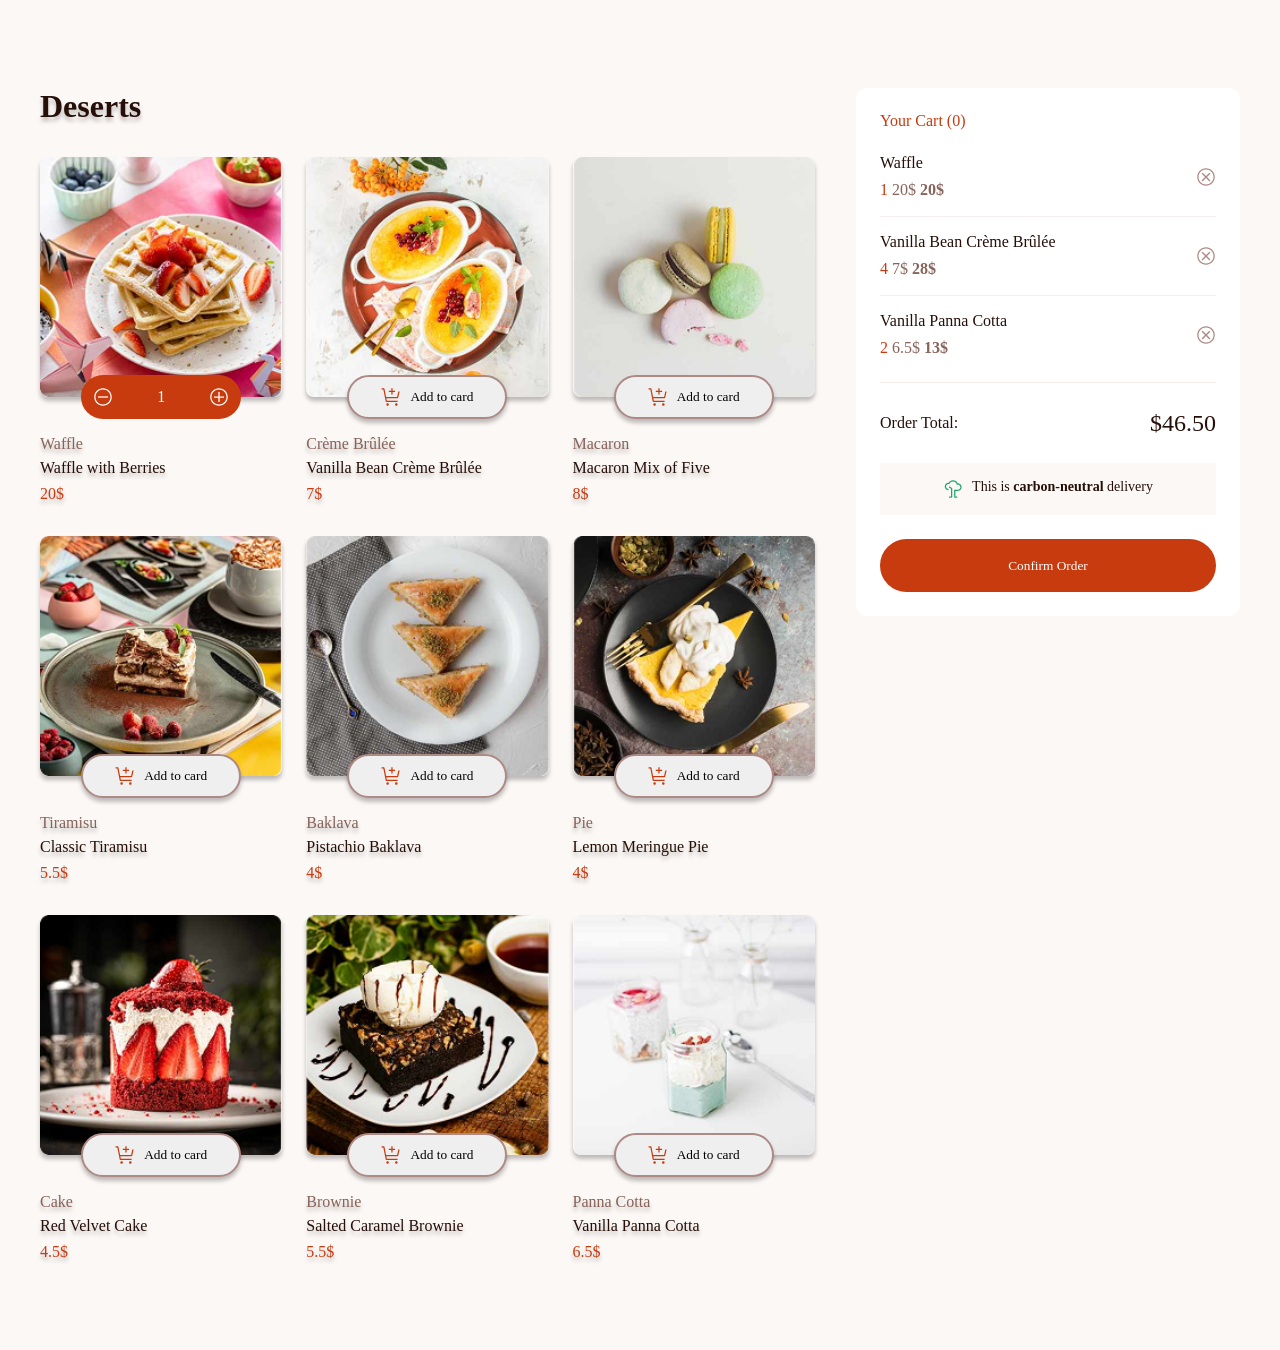
==== index.html @ 5864ab67 "first layout" ====
<!DOCTYPE html>
<html lang="en">
<head>
    <meta charset="UTF-8">
    <meta name="viewport" content="width=device-width, initial-scale=1.0">
    <link rel="stylesheet" href="style.css">
    <link rel="stylesheet" href="/shared/fonts.css">
    <link rel="stylesheet" href="index.css">
    <link rel="stylesheet" href="productList.css">
    <link rel="stylesheet" href="cart.css">
    <link rel="stylesheet" href="shared/shared.css">
    <link rel="stylesheet" href="orderConfirmationModal.css">
    <link rel="stylesheet" href="shared/orderTable.css">
    <title>Document</title>
</head>
<body>
    

    <div class="container">
        <main class="product-list">
            <h1 class="product-list__title">Deserts</h1>
            <div class="product-list__row">
                <div class="product-card">
                    <div class="product-card__wrapper">
                        <img src="imgs/itemImage.png" alt="image" class="product-card__img">
                        <div class="product-card__add-button-wrapper">
                            <div class="add-button-active">
                                <button class="add-button-active__decrease-button"></button>
                                1
                                <button class="add-button-active__increase-button"></button>
                            </div>
                        </div>
                    </div>
                    <section class="product-card__info">
                        <span class="product-card__info-name">Waffle</span>
                        <span class="product-card__info-description">Waffle with Berries</span>
                        <span class="product-card__info-price">20$</span>
                    </section>
                </div>
                <div class="product-card">
                    <div class="product-card__wrapper">
                        <img src="imgs/itemImage1.png" alt="image" class="product-card__img">
                        <div class="product-card__add-button-wrapper">
                            <button class="add-button">
                                <img src="icons/carbon_shopping-cart-plus.svg" alt="plus" />
                                Add to card
                            </button>
                        </div>
                    </div>
                    <section class="product-card__info">
                        <span class="product-card__info-name">Crème Brûlée</span>
                        <span class="product-card__info-description">Vanilla Bean Crème Brûlée</span>
                        <span class="product-card__info-price">7$</span>
                    </section>
                </div>
                <div class="product-card">
                    <div class="product-card__wrapper">
                        <img src="imgs/itemImage2.png" alt="image" class="product-card__img">
                        <div class="product-card__add-button-wrapper">
                            <button class="add-button">
                                <img src="icons/carbon_shopping-cart-plus.svg" alt="plus" />
                                Add to card
                            </button>
                        </div>
                    </div>
                    <section class="product-card__info">
                        <span class="product-card__info-name">Macaron</span>
                        <span class="product-card__info-description">Macaron Mix of Five</span>
                        <span class="product-card__info-price">8$</span>
                    </section>
                </div>
            </div>
            <div class="product-list__row">
                <div class="product-card">
                    <div class="product-card__wrapper">
                        <img src="imgs/itemImage3.png" alt="image" class="product-card__img">
                        <div class="product-card__add-button-wrapper">
                            <button class="add-button">
                                <img src="icons/carbon_shopping-cart-plus.svg" alt="plus" />
                                Add to card
                            </button>
                        </div>
                    </div>
                    <section class="product-card__info">
                        <span class="product-card__info-name">Tiramisu</span>
                        <span class="product-card__info-description">Classic Tiramisu</span>
                        <span class="product-card__info-price">5.5$</span>
                    </section>
                </div>
                <div class="product-card">
                    <div class="product-card__wrapper">
                        <img src="imgs/itemImage4.png" alt="image" class="product-card__img">
                        <div class="product-card__add-button-wrapper">
                            <button class="add-button">
                                <img src="icons/carbon_shopping-cart-plus.svg" alt="plus" />
                                Add to card
                            </button>
                        </div>
                    </div>
                    <section class="product-card__info">
                        <span class="product-card__info-name">Baklava</span>
                        <span class="product-card__info-description">Pistachio Baklava</span>
                        <span class="product-card__info-price">4$</span>
                    </section>
                </div>
                <div class="product-card">
                    <div class="product-card__wrapper">
                        <img src="imgs/itemImage5.png" alt="image" class="product-card__img">
                        <div class="product-card__add-button-wrapper">
                            <button class="add-button">
                                <img src="icons/carbon_shopping-cart-plus.svg" alt="plus" />
                                Add to card
                            </button>
                        </div>
                    </div>
                    <section class="product-card__info">
                        <span class="product-card__info-name">Pie</span>
                        <span class="product-card__info-description">Lemon Meringue Pie</span>
                        <span class="product-card__info-price">4$</span>
                    </section>
                </div>
            </div>
            <div class="product-list__row">
                <div class="product-card">
                    <div class="product-card__wrapper">
                        <img src="imgs/itemImage6.png" alt="image" class="product-card__img">
                        <div class="product-card__add-button-wrapper">
                            <button class="add-button">
                                <img src="icons/carbon_shopping-cart-plus.svg" alt="plus" />
                                Add to card
                            </button>
                        </div>
                    </div>
                    <section class="product-card__info">
                        <span class="product-card__info-name">Cake</span>
                        <span class="product-card__info-description">Red Velvet Cake</span>
                        <span class="product-card__info-price">4.5$</span>
                    </section>
                </div>
                <div class="product-card">
                    <div class="product-card__wrapper">
                        <img src="imgs/itemImage7.png" alt="image" class="product-card__img">
                        <div class="product-card__add-button-wrapper">
                            <button class="add-button">
                                <img src="icons/carbon_shopping-cart-plus.svg" alt="plus" />
                                Add to card
                            </button>
                        </div>
                    </div>
                    <section class="product-card__info">
                        <span class="product-card__info-name">Brownie</span>
                        <span class="product-card__info-description">Salted Caramel Brownie</span>
                        <span class="product-card__info-price">5.5$</span>
                    </section>
                </div>
                <div class="product-card">
                    <div class="product-card__wrapper">
                        <img src="imgs/itemImage8.png" alt="image" class="product-card__img">
                        <div class="product-card__add-button-wrapper">
                            <button class="add-button">
                                <img src="icons/carbon_shopping-cart-plus.svg" alt="plus" />
                                Add to card
                            </button>
                        </div>
                    </div>
                    <section class="product-card__info">
                        <span class="product-card__info-name">Panna Cotta</span>
                        <span class="product-card__info-description">Vanilla Panna Cotta</span>
                        <span class="product-card__info-price">6.5$</span>
                    </section>
                </div>
            </div>                
        </main>
        
        <section class="cart">
            <span class="cart__title">Your Cart (0)</span>
            <section class="order-list">
                <div class="order-list__row">
                    <div class="order-list__information-wrapper">
                        <span class="order-list__name">Waffle</span>
                        <div class="order-list__price-wrapper">
                            <span class="order-list__item-counter">1</span>
                            <span class="order-list__item-price">20$</span>
                            <span class="order-list__item-total-price">20$</span>
                        </div>
                    </div>
                    <button class="order-list__delete-button"></button>
                </div>
                <img src="icons/separator.png" alt="separator" class="separator"/>
                <div class="order-list__row">
                    <div class="order-list__information-wrapper">
                        <span class="order-list__name">Vanilla Bean Crème Brûlée</span>
                        <div class="order-list__price-wrapper">
                            <span class="order-list__item-counter">4</span>
                            <span class="order-list__item-price">7$</span>
                            <span class="order-list__item-total-price">28$</span>
                        </div>
                    </div>
                    <button class="order-list__delete-button"></button>
                </div>
                <img src="icons/separator.png" alt="separator" class="separator"/>
                <div class="order-list__row">
                    <div class="order-list__information-wrapper">
                        <span class="order-list__name">Vanilla Panna Cotta</span>
                        <div class="order-list__price-wrapper">
                            <span class="order-list__item-counter">2</span>
                            <span class="order-list__item-price">6.5$</span>
                            <span class="order-list__item-total-price">13$</span>
                        </div>
                    </div>
                    <button class="order-list__delete-button"></button>
                </div>
            </section>
            <img src="icons/separator.png" alt="separator" class="separator"/>
            <section class="order-total">
                <span>Order Total:</span>
                <span class="order-total-price">$46.50</span>
            </section>
            <section class="cart__carbon-info">
                <img src="icons/carbon_tree.svg" alt="carbon"/>
                <span class="cart__carbon-info-text">This is <b>carbon-neutral</b> delivery</span>
            </section>
            <button class="button-primary">Confirm Order</button>
        </section>
    </div>
</body>
</html>
---- shared/fonts.css ----
@font-face {
    font-family: text-preset-1;
    src: url(fonts/RedHatDisplay-Bold.ttf);
    font-size: 40px;
    line-height: 120%;
    letter-spacing: 0px;
}

@font-face {
    font-family: text-preset-2;
    src: url(fonts/RedHatDisplay-Bold.ttf);
    font-size: 24px;
    line-height: 125%;
    letter-spacing: 0px;
}

@font-face {
    font-family: text-preset-3;
    src: url(fonts/RedHatDisplay-SemiBold.ttf);
    font-size: 16px;
    line-height: 150%;
    letter-spacing: 0px;
}

@font-face {
    font-family: text-preset-4;
    src: url(fonts/RedHatDisplay-Regular.ttf);
    font-size: 14px;
    line-height: 150%;
    letter-spacing: 0px;
}

@font-face {
    font-family: text-preset-5;
    src: url(fonts/RedHatDisplay-SemiBold.ttf);
    font-size: 14px;
    line-height: 150%;
    letter-spacing: 0px;
}
---- index.css ----
@import url(/shared/style.css);


.container {
    width: 100%;
    padding: 88px 40px;

    display: flex;
    justify-content: space-between;

    background-color: var(--color-rose-50);
}

@media(max-width: 768px) {
    .container {
        padding: 40px 40px;
        flex-direction: column;
        align-items: stretch;
        gap: 32px;
    }
}

@media(max-width: 375px) {
    .container {
        padding: 24px 24px;
    }
}
---- productList.css ----
@import url(/shared/fonts.css);
@import url(/shared/style.css);

.product-list {
    max-width: 800px;
    height: 100%;

    display: flex;
    flex-direction: column;
    justify-content: space-between;
    gap: 32px;
}

@media(max-width: 768px) {
    .product-list {
        max-width: 688px;
    }
}

@media(max-width: 375px) {
    .product-list {
        width: 100%;
    }
}

.product-list__title {
    font-family: text-preset-1;
    color: var(--color-rose-900);
    text-shadow: var(--main-shadow);
}

.product-list__row {
    width: 100%;
    height: 347px;
    display: flex;
    gap: 24px;
}

@media(max-width: 375px) {
    .product-list__row {
        height: 100%;
        flex-direction: column;
    }
}

.product-card {
    width: 33.333%;
    height: 347px;

    display: flex;
    flex-direction: column;
    justify-content: space-between;
}

@media(max-width: 375px) {
    .product-card {
        width: 100%;
    }
}

.product-card__wrapper {
    width: 100%;
    height: 262px;
    position: relative;

    display: flex;
}

.product-card__img {
    width: 100%;
    height: 240px;
    border-radius: var(--radius-8);
    box-shadow: var(--main-shadow);
    object-fit: cover;
}

.product-card__add-button-wrapper {
    width: 100%;
    position: absolute;
    top: 218px;
    display: flex;
    justify-content: center;
}

.product-card__info {
    height: 69px;
    display: flex;
    flex-direction: column;
    justify-content: space-between;
}

.product-card__info-name {
    height: 19px;
    font-family: text-preset-4;
    text-shadow: var(--main-shadow);
    color: var(--color-rose-500);
}

.product-card__info-description {
    height: 21px;
    font-family: text-preset-3;
    text-shadow: var(--main-shadow);
    color: var(--color-rose-900);
}

.product-card__info-price {
    height: 19px;
    font-family: text-preset-3;
    color: var(--color-red);
    text-shadow: var(--main-shadow);
}
---- cart.css ----
@import url(/shared/fonts.css);
@import url(/shared/style.css);

.cart {
    height: 100%;
    max-width: 384px;
    padding: 24px 24px;
    border-radius: var(--radius-12);
    
    display: flex;
    flex-direction: column;
    justify-content: space-between;
    align-items: center;
    gap: 24px;
    background-color: var(--color-white);
}

@media(max-width: 768px) {
    .cart {
        max-width: 688px;
    }
}

.cart__title {
    width: 100%;
    display: block;
    font-family: text-preset-4;
    color: var(--color-red);
}

.cart__description {
    width: 100%;
    display: block;
    font-family: text-preset-4;
}

.cart__img {
    height: 128px;
    width: 128px;
    opacity: 100%;
}



.cart__carbon-info {
    height: 52px;
    width: 100%;
    padding: 16px 16px;
    display: flex;
    justify-content: center;
    align-items: center;
    gap: 8px;
    background-color: var(--color-rose-50);
}

.cart__carbon-info-text {
    height: 20px;
    font-family: text-preset-4;
    font-size: 14px;
    color: var(--color-rose-900);
}
---- shared/shared.css ----
@import url(fonts.css);
@import url(../style.css);

.add-button {
    width: 160px;
    height: 44px;
    border: 2px solid var(--color-rose-400);
    border-radius: var(--radius-999);
    box-shadow: var(--main-shadow);

    display: flex;
    justify-content: center;
    align-items: center;
    gap: 8px;
    z-index: 1;
    
    font-family: text-preset-4;
}

.add-button:hover {
    cursor: pointer;
    border-color: var(--color-red);
    color: var(--color-red)
}

.add-button-active {
    width: 160px;
    height: 44px;
    padding: 12px 12px;
    border-radius: var(--radius-999);

    display: flex;
    justify-content: space-between;
    align-items: center;

    color: white;
    font-family: text-preset-4;
    background-color: var(--color-red);
}

.add-button-active__decrease-button {
    height: 20px;
    width: 20px;
    border: none;
    background-image: url('../icons/decreaseCartDefault.svg');
    background-color: var(--color-red);

}

.add-button-active__decrease-button:hover {
    cursor: pointer;
    background-image: url('../icons/decreaseCartHover.svg');
}

.add-button-active__increase-button {
    height: 20px;
    width: 20px;
    border: none;
    background-image: url('../icons/increaseCartDefault.svg');
    background-color: var(--color-red);
}

.add-button-active__increase-button:hover {
    cursor: pointer;
    background-image: url('../icons/increaseCartHover.svg');
}

.button-primary {
    height: 53px;
    width: 100%;
    border: none;
    border-radius: var(--radius-999);
    font-family: text-preset-3;   
    color: white;
    background-color: var(--color-red);

}

.button-primary:hover {
    cursor: pointer;
    background-color: var(--color-dark-red);
}

.separator {
    width: 100%;
}
---- shared/orderTable.css ----
@import url(fonts.css);
@import url(style.css);

.order-table {
    width: 100%;
    display: flex;
    flex-direction: column;
    justify-content: space-between;
    gap: 24px;
}

.order-table_modal {
    padding: 24px;
    border-radius: var(--radius-8);
    background-color: var(--color-rose-50);
}

.order-list {
    width: 100%;
    display: flex;
    flex-direction: column;
    justify-content: space-between;
    gap: 16px;

}

.order-list__img {
    max-width: 48px;
    max-height: 48px;
    margin-right: 16px;
}

.order-list__row {
    width: 100%;
    display: flex;
    justify-content: space-between;
    align-items: center;
}

.order-list__information-wrapper {
    height: 46px;
    display: flex;
    flex-direction: column;
    justify-content: space-between;
    flex-wrap: wrap;
}

.order-list__name {
    height: 19px;
    font-family: text-preset-4;
    color: var(--color-rose-900)
}

.order-list__price-wrapper {
    height: 19px;
}

.order-list__item-counter {
    font-family: text-preset-4;
    color: var(--color-red);
}

.order-list__item-price {
    font-family: text-preset-4;
    color: var(--color-rose-500);
}

.order-list__item-total-price {
    font-family: text-preset-4;
    color: var(--color-rose-500);
    font-weight: bold;
}

.order-list__item-total-price_modal {
    font-family: text-preset-3;
    color: var(--color-rose-900);
}

.order-list__delete-button {
    height: 20px;
    width:20px;
    border: none;
    background-image: url(../icons/removeItemDefault.svg);
    background-color: transparent;
}

.order-list__delete-button:hover {
    background-image: url(../icons/removeItemHover.svg);
    cursor: pointer;
}

.order-total {
    width: 100%;
    height: 32px;
    display: flex;
    justify-content: space-between;
    align-items: center;
    color: var(--color-rose-900);
    font-family: text-preset-4;
}

.order-total-price {
    font-family: text-preset-2;
    font-size: 24px;
    color: var(--color-rose-900);
}
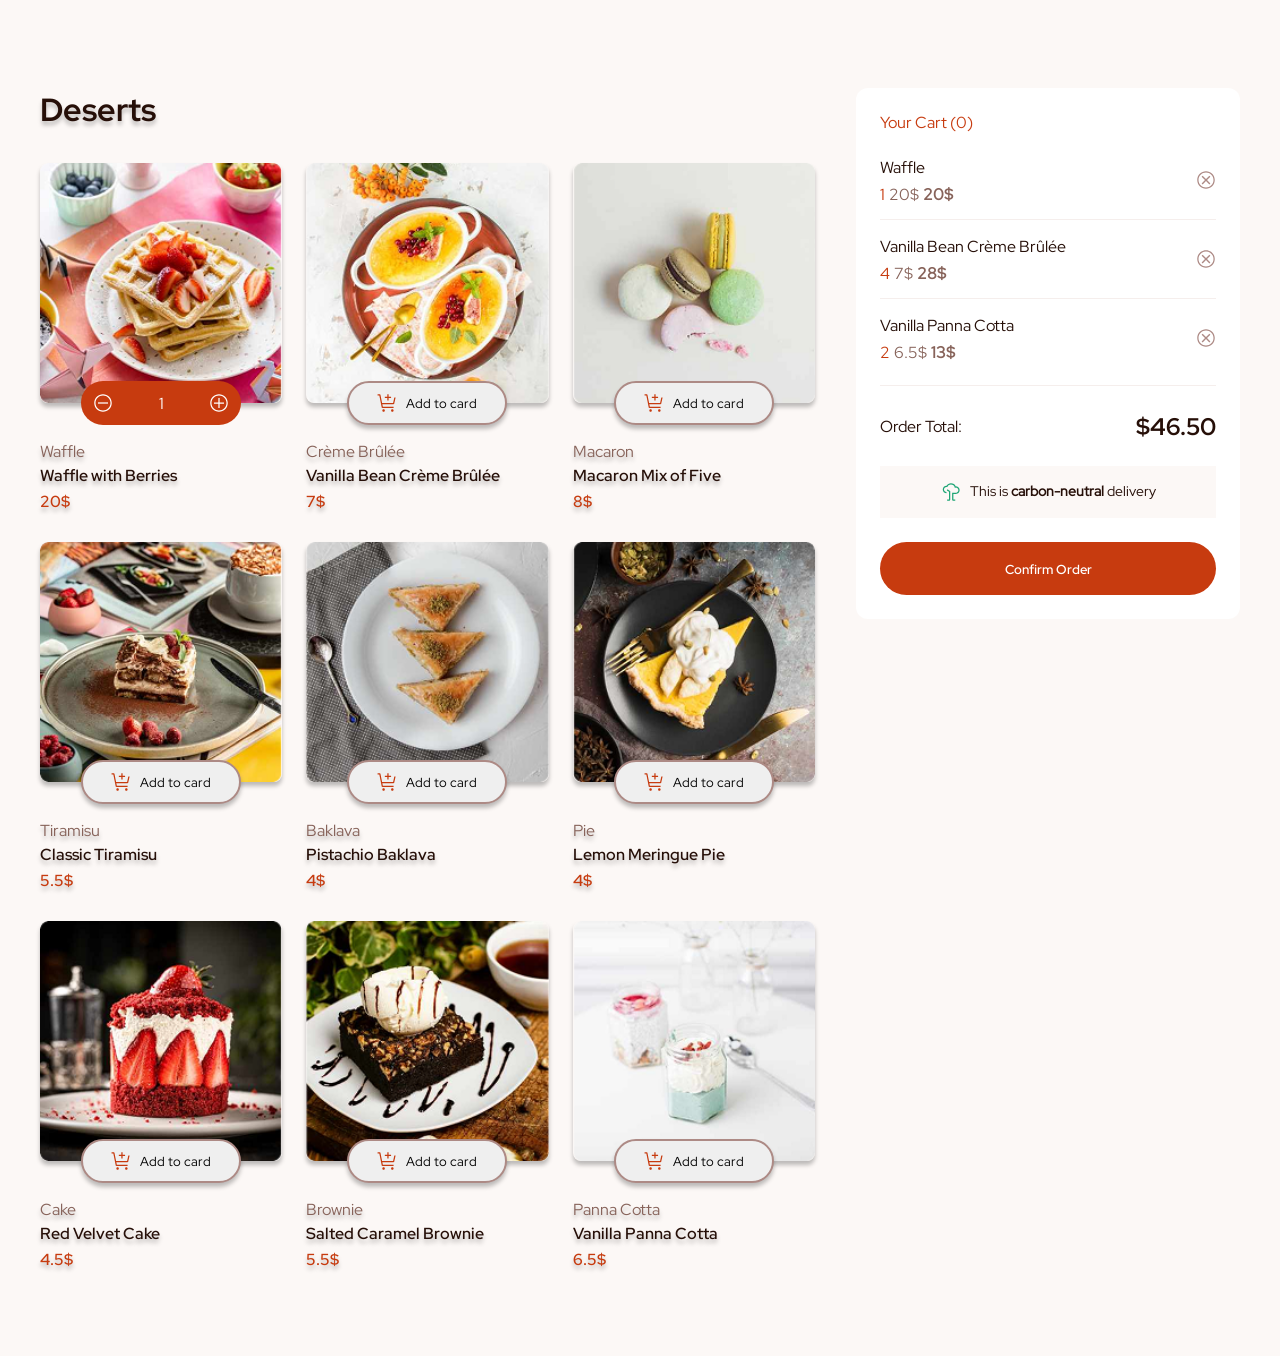
==== commit fec9d6f4: "first refactor" ====
--- a/index.html
+++ b/index.html
@@ -16,10 +16,10 @@
 <body>
     
 
-    <div class="container">
-        <main class="product-list">
+    <main class="container">
+        <ul class="product-list">
             <h1 class="product-list__title">Deserts</h1>
-            <div class="product-list__row">
+            <li class="product-list__row">
                 <div class="product-card">
                     <div class="product-card__wrapper">
                         <img src="imgs/itemImage.png" alt="image" class="product-card__img">
@@ -69,8 +69,8 @@
                         <span class="product-card__info-price">8$</span>
                     </section>
                 </div>
-            </div>
-            <div class="product-list__row">
+            </li>
+            <li class="product-list__row">
                 <div class="product-card">
                     <div class="product-card__wrapper">
                         <img src="imgs/itemImage3.png" alt="image" class="product-card__img">
@@ -119,8 +119,8 @@
                         <span class="product-card__info-price">4$</span>
                     </section>
                 </div>
-            </div>
-            <div class="product-list__row">
+            </li>
+            <li class="product-list__row">
                 <div class="product-card">
                     <div class="product-card__wrapper">
                         <img src="imgs/itemImage6.png" alt="image" class="product-card__img">
@@ -169,48 +169,48 @@
                         <span class="product-card__info-price">6.5$</span>
                     </section>
                 </div>
-            </div>                
-        </main>
+            </li>                
+        </ul>
         
         <section class="cart">
-            <span class="cart__title">Your Cart (0)</span>
-            <section class="order-list">
-                <div class="order-list__row">
-                    <div class="order-list__information-wrapper">
-                        <span class="order-list__name">Waffle</span>
-                        <div class="order-list__price-wrapper">
-                            <span class="order-list__item-counter">1</span>
-                            <span class="order-list__item-price">20$</span>
-                            <span class="order-list__item-total-price">20$</span>
+            <header class="cart__header">Your Cart (0)</header>
+            <ul class="order-list">
+                <li class="order-list__row">
+                    <div class="order-list-item">
+                        <span class="order-list-item__name">Waffle</span>
+                        <div class="order-list-item__price-wrapper">
+                            <span class="order-list-item__counter">1</span>
+                            <span class="order-list-item__price">20$</span>
+                            <span class="order-list-item__total-price">20$</span>
                         </div>
                     </div>
                     <button class="order-list__delete-button"></button>
-                </div>
+                </li>
                 <img src="icons/separator.png" alt="separator" class="separator"/>
-                <div class="order-list__row">
-                    <div class="order-list__information-wrapper">
-                        <span class="order-list__name">Vanilla Bean Crème Brûlée</span>
-                        <div class="order-list__price-wrapper">
-                            <span class="order-list__item-counter">4</span>
-                            <span class="order-list__item-price">7$</span>
-                            <span class="order-list__item-total-price">28$</span>
+                <li class="order-list__row">
+                    <div class="order-list-item">
+                        <span class="order-list-item__name">Vanilla Bean Crème Brûlée</span>
+                        <div class="order-list-item__price-wrapper">
+                            <span class="order-list-item__counter">4</span>
+                            <span class="order-list-item__price">7$</span>
+                            <span class="order-list-item__total-price">28$</span>
                         </div>
                     </div>
                     <button class="order-list__delete-button"></button>
-                </div>
+                </li>
                 <img src="icons/separator.png" alt="separator" class="separator"/>
-                <div class="order-list__row">
-                    <div class="order-list__information-wrapper">
-                        <span class="order-list__name">Vanilla Panna Cotta</span>
-                        <div class="order-list__price-wrapper">
-                            <span class="order-list__item-counter">2</span>
-                            <span class="order-list__item-price">6.5$</span>
-                            <span class="order-list__item-total-price">13$</span>
+                <li class="order-list__row">
+                    <div class="order-list-item">
+                        <span class="order-list-item__name">Vanilla Panna Cotta</span>
+                        <div class="order-list-item__price-wrapper">
+                            <span class="order-list-item__counter">2</span>
+                            <span class="order-list-item__price">6.5$</span>
+                            <span class="order-list-item__total-price">13$</span>
                         </div>
                     </div>
                     <button class="order-list__delete-button"></button>
-                </div>
-            </section>
+                </li>
+            </ul>
             <img src="icons/separator.png" alt="separator" class="separator"/>
             <section class="order-total">
                 <span>Order Total:</span>
@@ -222,6 +222,6 @@
             </section>
             <button class="button-primary">Confirm Order</button>
         </section>
-    </div>
+    </main>
 </body>
 </html>
--- a/shared/fonts.css
+++ b/shared/fonts.css
@@ -1,6 +1,6 @@
 @font-face {
     font-family: text-preset-1;
-    src: url(fonts/RedHatDisplay-Bold.ttf);
+    src: url(../fonts/RedHatDisplay-Bold.ttf);
     font-size: 40px;
     line-height: 120%;
     letter-spacing: 0px;
@@ -8,7 +8,7 @@
 
 @font-face {
     font-family: text-preset-2;
-    src: url(fonts/RedHatDisplay-Bold.ttf);
+    src: url(../fonts/RedHatDisplay-Bold.ttf);
     font-size: 24px;
     line-height: 125%;
     letter-spacing: 0px;
@@ -16,7 +16,7 @@
 
 @font-face {
     font-family: text-preset-3;
-    src: url(fonts/RedHatDisplay-SemiBold.ttf);
+    src: url(../fonts/RedHatDisplay-SemiBold.ttf);
     font-size: 16px;
     line-height: 150%;
     letter-spacing: 0px;
@@ -24,7 +24,7 @@
 
 @font-face {
     font-family: text-preset-4;
-    src: url(fonts/RedHatDisplay-Regular.ttf);
+    src: url(../fonts/RedHatDisplay-Regular.ttf);
     font-size: 14px;
     line-height: 150%;
     letter-spacing: 0px;
@@ -32,7 +32,7 @@
 
 @font-face {
     font-family: text-preset-5;
-    src: url(fonts/RedHatDisplay-SemiBold.ttf);
+    src: url(../fonts/RedHatDisplay-SemiBold.ttf);
     font-size: 14px;
     line-height: 150%;
     letter-spacing: 0px;
--- a/index.css
+++ b/index.css
@@ -2,21 +2,21 @@
 
 
 .container {
+    display: flex;
+    justify-content: space-between;
+
     width: 100%;
     padding: 88px 40px;
-
-    display: flex;
-    justify-content: space-between;
 
     background-color: var(--color-rose-50);
 }
 
 @media(max-width: 768px) {
     .container {
-        padding: 40px 40px;
         flex-direction: column;
         align-items: stretch;
         gap: 32px;
+        padding: 40px 40px;
     }
 }
 
--- a/productList.css
+++ b/productList.css
@@ -2,13 +2,13 @@
 @import url(/shared/style.css);
 
 .product-list {
-    max-width: 800px;
-    height: 100%;
-
     display: flex;
     flex-direction: column;
     justify-content: space-between;
     gap: 32px;
+
+    max-width: 800px;
+    height: 100%;
 }
 
 @media(max-width: 768px) {
@@ -30,10 +30,10 @@
 }
 
 .product-list__row {
+    display: flex;
+    gap: 24px;
     width: 100%;
     height: 347px;
-    display: flex;
-    gap: 24px;
 }
 
 @media(max-width: 375px) {
@@ -44,12 +44,12 @@
 }
 
 .product-card {
-    width: 33.333%;
-    height: 347px;
-
     display: flex;
     flex-direction: column;
     justify-content: space-between;
+
+    width: 33.333%;
+    height: 347px;
 }
 
 @media(max-width: 375px) {
@@ -59,11 +59,11 @@
 }
 
 .product-card__wrapper {
+    display: flex;
+
     width: 100%;
     height: 262px;
     position: relative;
-
-    display: flex;
 }
 
 .product-card__img {
@@ -75,18 +75,19 @@
 }
 
 .product-card__add-button-wrapper {
+    display: flex;
+    justify-content: center;
+
     width: 100%;
     position: absolute;
     top: 218px;
-    display: flex;
-    justify-content: center;
 }
 
 .product-card__info {
-    height: 69px;
     display: flex;
     flex-direction: column;
     justify-content: space-between;
+    height: 69px;
 }
 
 .product-card__info-name {
--- a/cart.css
+++ b/cart.css
@@ -2,16 +2,17 @@
 @import url(/shared/style.css);
 
 .cart {
+    display: flex;
+    flex-direction: column;
+    justify-content: space-between;
+    align-items: center;
+    gap: 24px;
+
     height: 100%;
     max-width: 384px;
     padding: 24px 24px;
     border-radius: var(--radius-12);
     
-    display: flex;
-    flex-direction: column;
-    justify-content: space-between;
-    align-items: center;
-    gap: 24px;
     background-color: var(--color-white);
 }
 
@@ -21,16 +22,16 @@
     }
 }
 
-.cart__title {
+.cart__header {
+    display: block;
     width: 100%;
-    display: block;
     font-family: text-preset-4;
     color: var(--color-red);
 }
 
 .cart__description {
+    display: block;
     width: 100%;
-    display: block;
     font-family: text-preset-4;
 }
 
@@ -43,13 +44,14 @@
 
 
 .cart__carbon-info {
-    height: 52px;
-    width: 100%;
-    padding: 16px 16px;
     display: flex;
     justify-content: center;
     align-items: center;
     gap: 8px;
+    
+    height: 52px;
+    width: 100%;
+    padding: 16px 16px;
     background-color: var(--color-rose-50);
 }
 
--- a/shared/shared.css
+++ b/shared/shared.css
@@ -2,18 +2,17 @@
 @import url(../style.css);
 
 .add-button {
+    display: flex;
+    justify-content: center;
+    align-items: center;
+    gap: 8px;
+    z-index: 1;
+
     width: 160px;
     height: 44px;
     border: 2px solid var(--color-rose-400);
     border-radius: var(--radius-999);
     box-shadow: var(--main-shadow);
-
-    display: flex;
-    justify-content: center;
-    align-items: center;
-    gap: 8px;
-    z-index: 1;
-    
     font-family: text-preset-4;
 }
 
@@ -24,27 +23,30 @@
 }
 
 .add-button-active {
+    display: flex;
+    justify-content: space-between;
+    align-items: center;
+
     width: 160px;
     height: 44px;
     padding: 12px 12px;
     border-radius: var(--radius-999);
 
-    display: flex;
-    justify-content: space-between;
-    align-items: center;
-
-    color: white;
+    color: var(--color-white);
     font-family: text-preset-4;
     background-color: var(--color-red);
 }
 
-.add-button-active__decrease-button {
+.add-button-active__decrease-button,
+.add-button-active__increase-button {
     height: 20px;
     width: 20px;
     border: none;
+    background-color: var(--color-red);
+}
+
+.add-button-active__decrease-button {
     background-image: url('../icons/decreaseCartDefault.svg');
-    background-color: var(--color-red);
-
 }
 
 .add-button-active__decrease-button:hover {
@@ -53,11 +55,7 @@
 }
 
 .add-button-active__increase-button {
-    height: 20px;
-    width: 20px;
-    border: none;
     background-image: url('../icons/increaseCartDefault.svg');
-    background-color: var(--color-red);
 }
 
 .add-button-active__increase-button:hover {
--- a/shared/orderTable.css
+++ b/shared/orderTable.css
@@ -2,11 +2,12 @@
 @import url(style.css);
 
 .order-table {
-    width: 100%;
     display: flex;
     flex-direction: column;
     justify-content: space-between;
     gap: 24px;
+
+    width: 100%;
 }
 
 .order-table_modal {
@@ -16,12 +17,12 @@
 }
 
 .order-list {
-    width: 100%;
     display: flex;
     flex-direction: column;
     justify-content: space-between;
     gap: 16px;
 
+    width: 100%;
 }
 
 .order-list__img {
@@ -31,47 +32,49 @@
 }
 
 .order-list__row {
-    width: 100%;
     display: flex;
     justify-content: space-between;
     align-items: center;
+
+    width: 100%;
 }
 
-.order-list__information-wrapper {
-    height: 46px;
+.order-list-item {
     display: flex;
     flex-direction: column;
     justify-content: space-between;
     flex-wrap: wrap;
+
+    height: 46px;
 }
 
-.order-list__name {
+.order-list-item__name {
     height: 19px;
     font-family: text-preset-4;
     color: var(--color-rose-900)
 }
 
-.order-list__price-wrapper {
+.order-list-item__price-wrapper {
     height: 19px;
 }
 
-.order-list__item-counter {
+.order-list-item__counter {
     font-family: text-preset-4;
     color: var(--color-red);
 }
 
-.order-list__item-price {
+.order-list-item__price {
     font-family: text-preset-4;
     color: var(--color-rose-500);
 }
 
-.order-list__item-total-price {
+.order-list-item__total-price {
     font-family: text-preset-4;
     color: var(--color-rose-500);
     font-weight: bold;
 }
 
-.order-list__item-total-price_modal {
+.order-list-item__total-price_modal {
     font-family: text-preset-3;
     color: var(--color-rose-900);
 }
@@ -90,11 +93,12 @@
 }
 
 .order-total {
-    width: 100%;
-    height: 32px;
     display: flex;
     justify-content: space-between;
     align-items: center;
+    
+    width: 100%;
+    height: 32px;
     color: var(--color-rose-900);
     font-family: text-preset-4;
 }
